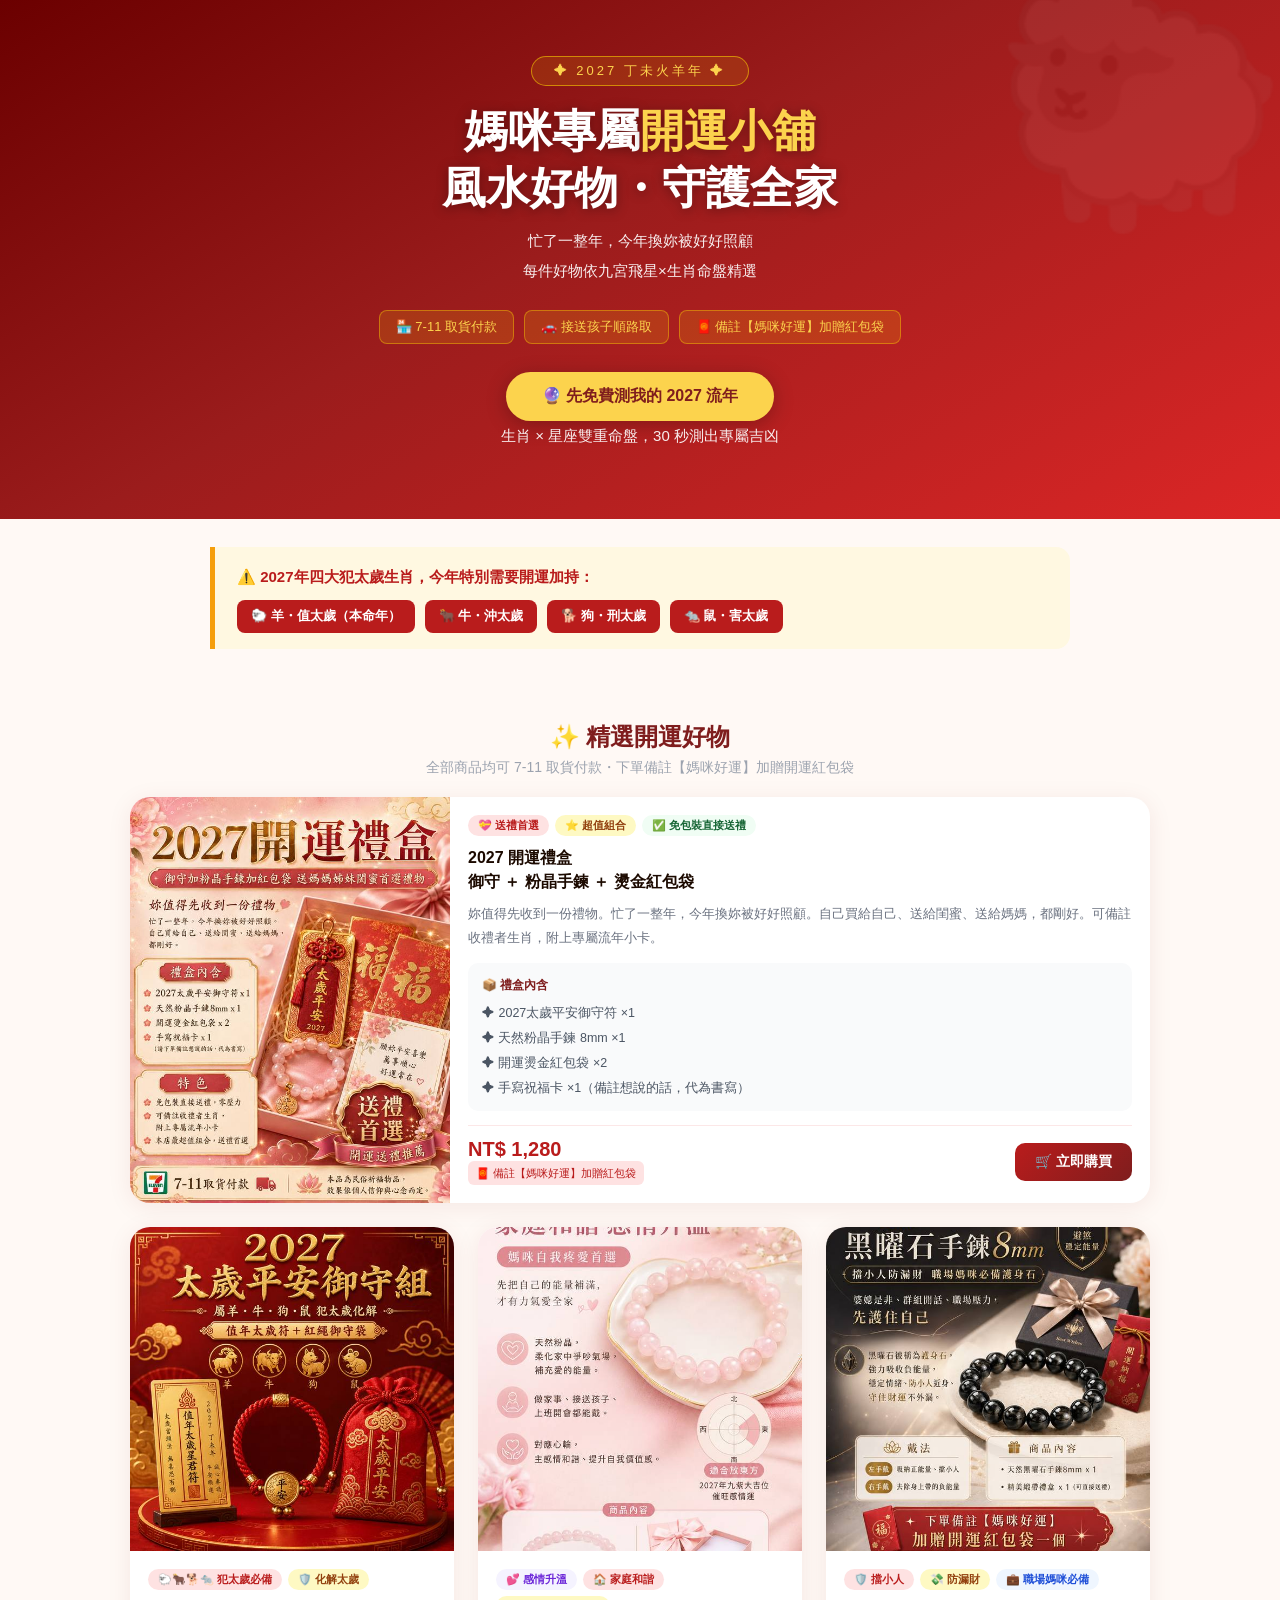
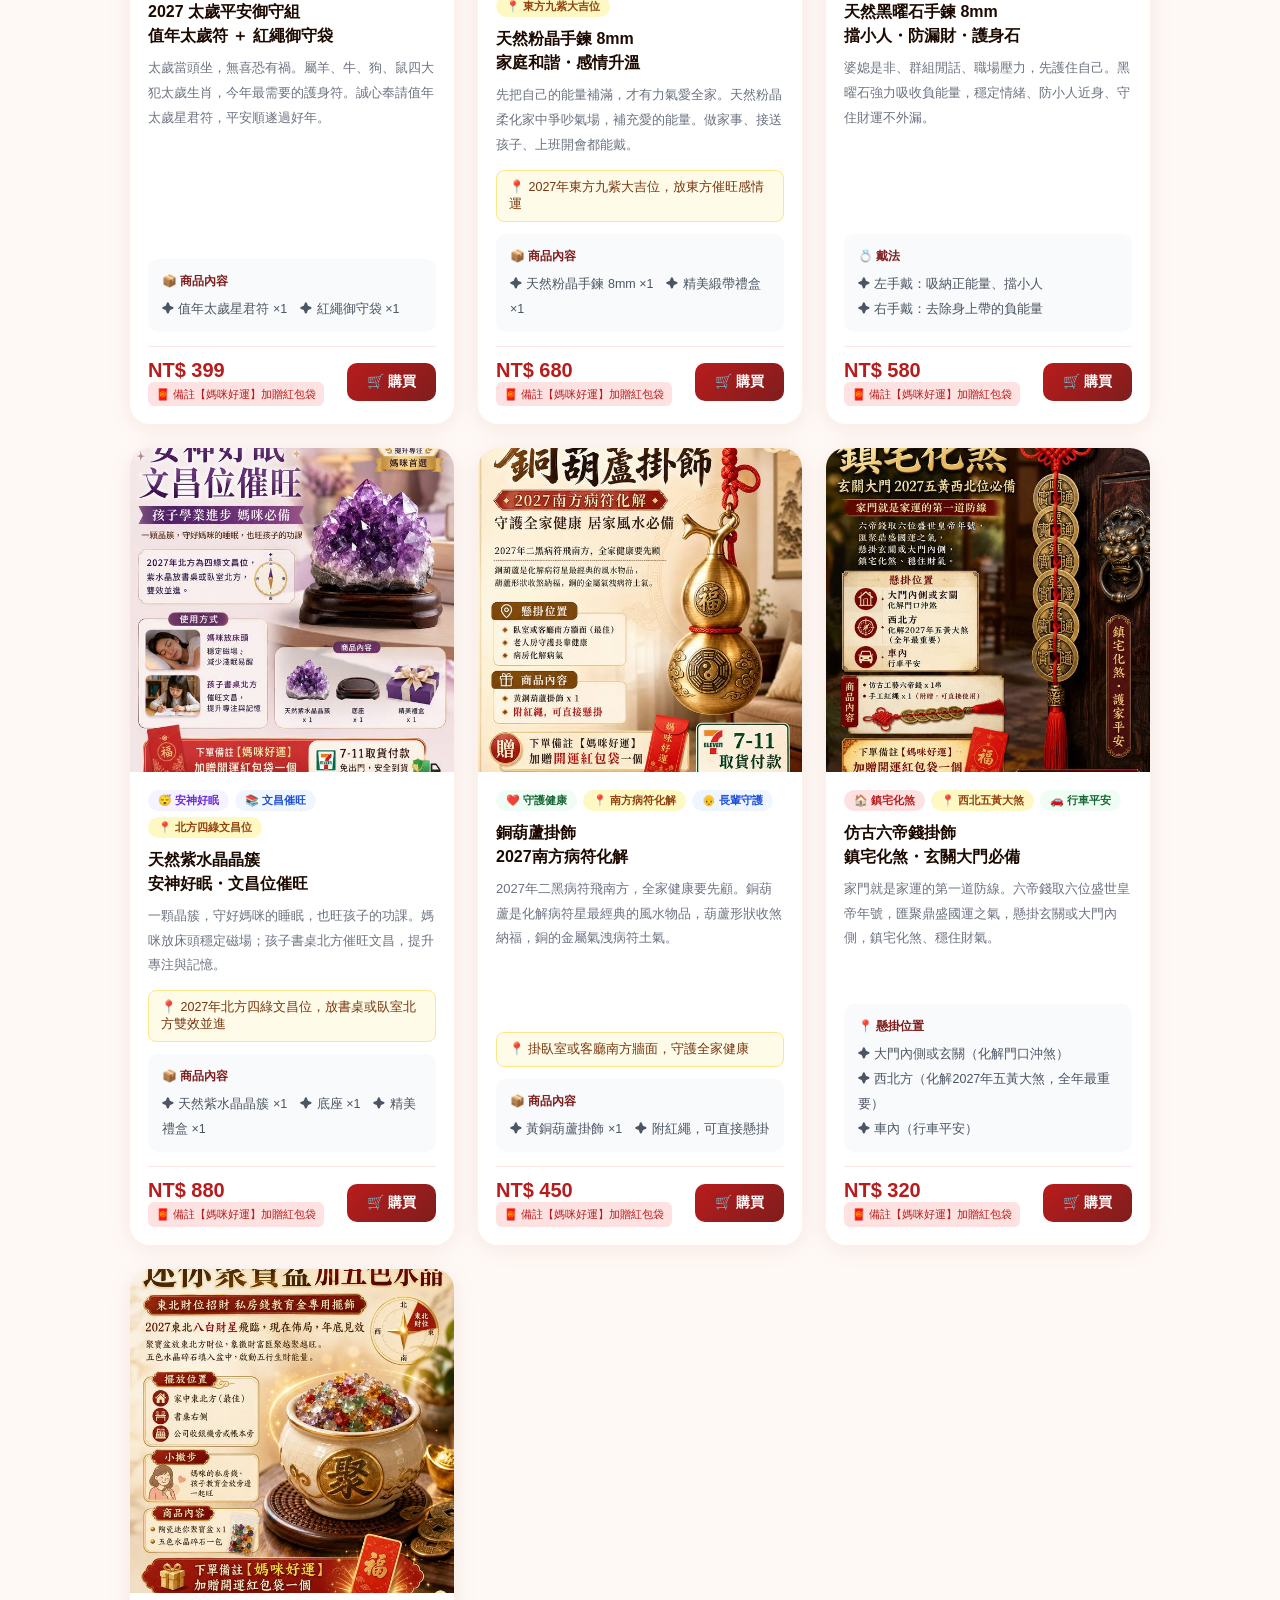
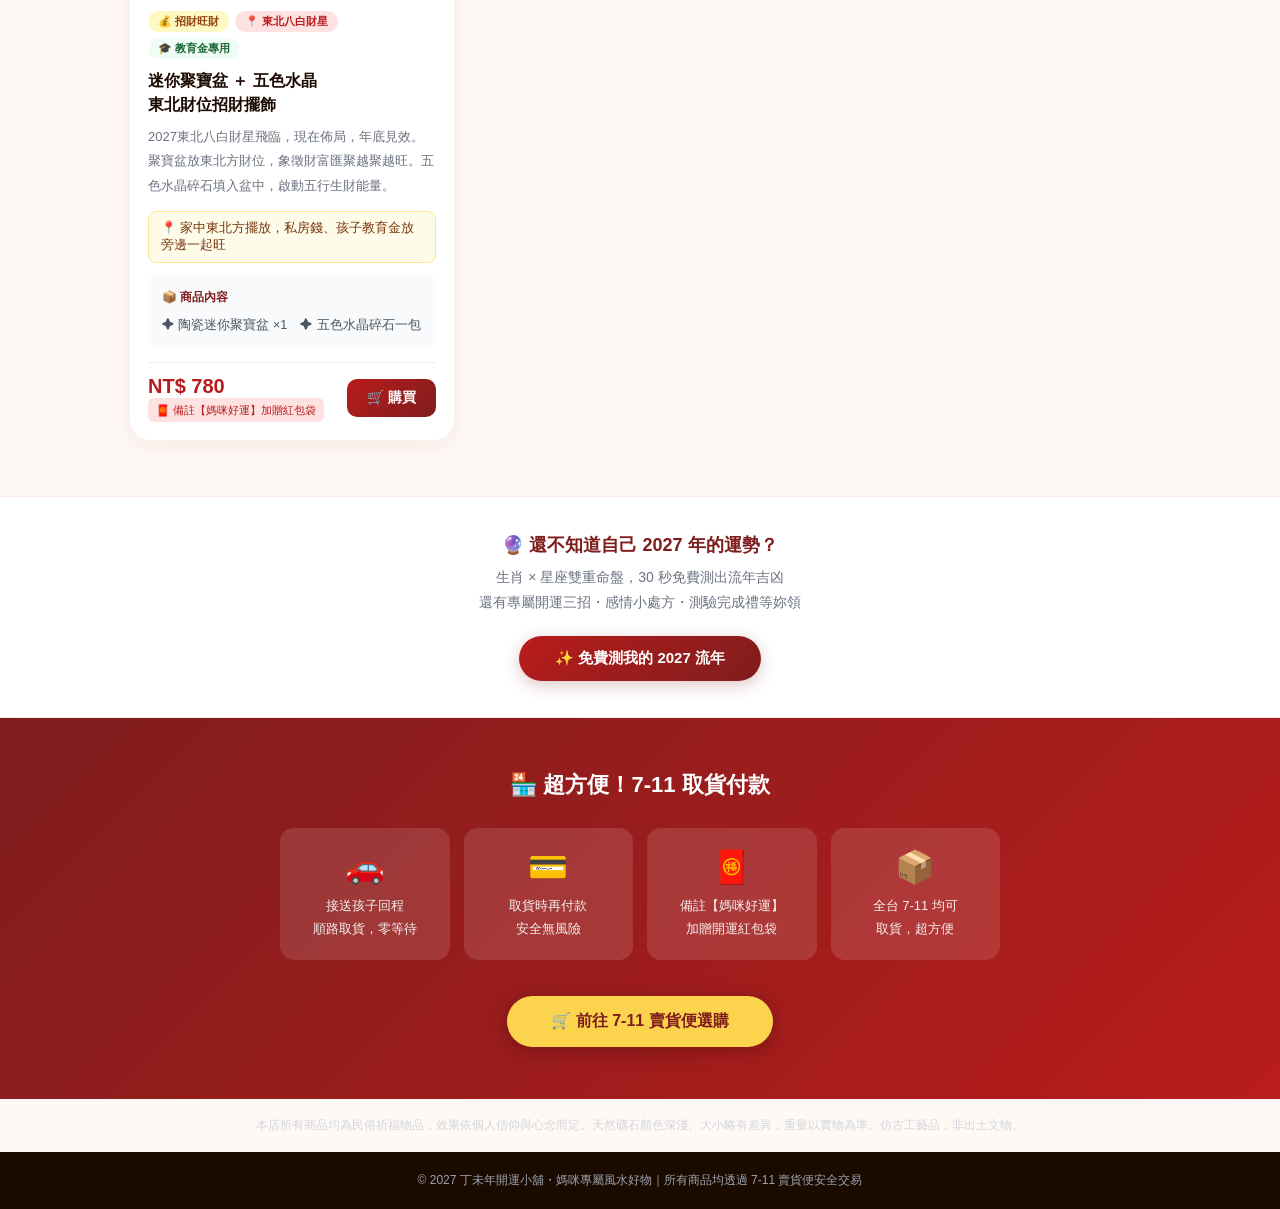
==== shop.html @ 2584bd1c "Add files via upload" ====
<!DOCTYPE html>
<html lang="zh-TW">
<head>
<meta charset="UTF-8"/>
<meta name="viewport" content="width=device-width,initial-scale=1.0"/>
<meta name="description" content="2027丁未火羊年媽咪專屬開運小舖。太歲御守、粉晶黑曜石手鍊、銅葫蘆、聚寶盆，全台7-11取貨付款。"/>
<meta property="og:title" content="2027開運小舖・媽咪專屬風水好物"/>
<meta property="og:description" content="依九宮飛星精選開運好物，7-11取貨付款，接送孩子順路領，守護全家也疼愛自己。"/>
<title>2027丁未年開運小舖・媽咪專屬風水好物</title>
<style>
*{box-sizing:border-box;margin:0;padding:0}
body{font-family:'Noto Sans TC','微軟正黑體',sans-serif;background:#fff9f5;color:#2a1a0e}

/* ── Hero ── */
.hero{background:linear-gradient(150deg,#6b0000 0%,#9b1c1c 45%,#dc2626 100%);color:#fff;text-align:center;padding:56px 20px 44px;position:relative;overflow:hidden}
.hero::before{content:'🐑';position:absolute;font-size:240px;opacity:.06;top:-20px;right:-10px;line-height:1}
.hero-badge{display:inline-block;border:1.5px solid rgba(255,215,0,.55);background:rgba(255,215,0,.12);color:#fcd34d;border-radius:999px;padding:5px 22px;font-size:13px;letter-spacing:3px;margin-bottom:16px}
.hero h1{font-size:clamp(26px,5.5vw,44px);font-weight:900;line-height:1.3;margin-bottom:10px;text-shadow:0 2px 12px rgba(0,0,0,.35)}
.hero h1 span{color:#fcd34d}
.hero p{font-size:15px;opacity:.92;max-width:480px;margin:0 auto 24px;line-height:2}
.hero-pills{display:flex;justify-content:center;gap:10px;flex-wrap:wrap;margin-bottom:28px}
.hero-pill{background:rgba(255,215,0,.15);border:1px solid rgba(255,215,0,.4);border-radius:8px;padding:7px 16px;font-size:13px;color:#fcd34d}
.btn-fortune{display:inline-block;background:#fcd34d;color:#7f1d1d;font-weight:900;font-size:16px;padding:14px 36px;border-radius:999px;text-decoration:none;box-shadow:0 4px 20px rgba(0,0,0,.25);transition:transform .2s}
.btn-fortune:hover{transform:scale(1.04)}
.hero-sub{font-size:12px;opacity:.65;margin-top:10px}

/* ── 犯太歲警示 ── */
.alert{max-width:860px;margin:28px auto;background:#fff8e1;border-left:5px solid #f59e0b;border-radius:0 14px 14px 0;padding:16px 22px;font-size:14px;line-height:1.9}
.alert strong{color:#b91c1c;font-size:15px}
.zodiac-row{display:flex;gap:10px;flex-wrap:wrap;margin-top:8px}
.z-tag{background:#b91c1c;color:#fff;border-radius:8px;padding:4px 14px;font-size:13px;font-weight:700}

/* ── Section ── */
.sec-title{text-align:center;padding:44px 20px 20px}
.sec-title h2{font-size:24px;font-weight:900;color:#7f1d1d;margin-bottom:6px}
.sec-title p{font-size:14px;color:#9ca3af}

/* ── 商品 Grid ── */
.products{display:grid;grid-template-columns:repeat(auto-fill,minmax(300px,1fr));gap:24px;max-width:1060px;margin:0 auto;padding:0 20px 56px}

/* ── 商品卡片 ── */
.card{background:#fff;border-radius:20px;overflow:hidden;box-shadow:0 4px 24px rgba(127,29,29,.08);display:flex;flex-direction:column;transition:transform .25s,box-shadow .25s}
.card:hover{transform:translateY(-6px);box-shadow:0 14px 40px rgba(127,29,29,.16)}
.card img{width:100%;aspect-ratio:1/1;object-fit:cover;display:block}
.card-body{padding:18px;flex:1;display:flex;flex-direction:column}
.card-tags{display:flex;flex-wrap:wrap;gap:6px;margin-bottom:10px}
.tag{font-size:11px;padding:3px 10px;border-radius:999px;font-weight:700}
.tag-red{background:#fee2e2;color:#b91c1c}
.tag-gold{background:#fef9c3;color:#92400e}
.tag-blue{background:#eff6ff;color:#1d4ed8}
.tag-green{background:#f0fdf4;color:#166534}
.tag-purple{background:#f5f3ff;color:#6d28d9}
.card h3{font-size:16px;font-weight:900;line-height:1.5;margin-bottom:8px;color:#1c0a00}
.card .desc{font-size:13px;color:#6b7280;line-height:1.9;flex:1;margin-bottom:12px}
.placement{display:flex;align-items:center;gap:8px;background:#fefce8;border:1px solid #fde68a;border-radius:8px;padding:8px 12px;margin-bottom:12px;font-size:12.5px;color:#78350f}
.contents{background:#f9fafb;border-radius:10px;padding:10px 14px;margin-bottom:14px;font-size:12.5px;color:#4b5563;line-height:2}
.contents strong{color:#7f1d1d;font-size:12px;display:block;margin-bottom:4px}
.card-footer{display:flex;align-items:center;justify-content:space-between;gap:8px;padding-top:12px;border-top:1px solid #fce7e7;margin-top:auto}
.price{font-size:20px;font-weight:900;color:#b91c1c}
.bonus{font-size:11px;color:#b91c1c;background:#fee2e2;padding:4px 8px;border-radius:6px;line-height:1.5;text-align:center}
.btn-buy{background:linear-gradient(135deg,#b91c1c,#7f1d1d);color:#fff;border:none;border-radius:10px;padding:10px 20px;font-size:14px;font-weight:800;cursor:pointer;text-decoration:none;display:inline-block;transition:opacity .2s;white-space:nowrap}
.btn-buy:hover{opacity:.85}

/* ── 主打禮盒（全寬） ── */
.card.featured{grid-column:1/-1;flex-direction:row}
.card.featured img{width:320px;min-width:320px;height:auto;aspect-ratio:unset;object-fit:cover}
@media(max-width:680px){
  .card.featured{flex-direction:column}
  .card.featured img{width:100%;min-width:unset;aspect-ratio:1/1}
}

/* ── 購物說明 ── */
.shop-info{background:linear-gradient(135deg,#7f1d1d,#b91c1c);color:#fff;padding:52px 20px;text-align:center}
.shop-info h2{font-size:22px;font-weight:900;margin-bottom:28px}
.info-grid{display:grid;grid-template-columns:repeat(auto-fit,minmax(160px,1fr));gap:14px;max-width:720px;margin:0 auto 36px}
.info-item{background:rgba(255,255,255,.12);border-radius:14px;padding:20px 14px}
.info-item .icon{font-size:32px;margin-bottom:8px}
.info-item p{font-size:13px;opacity:.92;line-height:1.8}
.btn-shop{display:inline-block;background:#fcd34d;color:#7f1d1d;font-weight:900;font-size:16px;padding:15px 44px;border-radius:999px;text-decoration:none;box-shadow:0 4px 20px rgba(0,0,0,.25);transition:transform .2s}
.btn-shop:hover{transform:scale(1.04)}

/* ── 運勢網站連結 ── */
.fortune-banner{background:#fff;border-top:1px solid #fce7e7;border-bottom:1px solid #fce7e7;padding:36px 20px;text-align:center}
.fortune-banner h3{font-size:18px;font-weight:900;color:#7f1d1d;margin-bottom:8px}
.fortune-banner p{font-size:14px;color:#6b7280;margin-bottom:20px;line-height:1.8}
.btn-fortune2{display:inline-block;background:linear-gradient(135deg,#b91c1c,#7f1d1d);color:#fff;font-weight:900;font-size:15px;padding:13px 36px;border-radius:999px;text-decoration:none;box-shadow:0 4px 16px rgba(127,29,29,.25);transition:transform .2s}
.btn-fortune2:hover{transform:scale(1.03)}

/* ── 免責 ── */
.disclaimer{text-align:center;padding:16px 20px;font-size:11.5px;color:#d1d5db;background:#fff9f5;line-height:1.8}
footer{text-align:center;padding:20px;font-size:12px;color:#6b7280;background:#1a0a00;color:#9ca3af}
</style>
</head>
<body>

<!-- Hero -->
<div class="hero">
  <div class="hero-badge">✦ 2027 丁未火羊年 ✦</div>
  <h1>媽咪專屬<span>開運小舖</span><br>風水好物・守護全家</h1>
  <p>忙了一整年，今年換妳被好好照顧<br>每件好物依九宮飛星×生肖命盤精選</p>
  <div class="hero-pills">
    <div class="hero-pill">🏪 7-11 取貨付款</div>
    <div class="hero-pill">🚗 接送孩子順路取</div>
    <div class="hero-pill">🧧 備註【媽咪好運】加贈紅包袋</div>
  </div>
  <a href="https://fortune.movetimespa.com" class="btn-fortune">🔮 先免費測我的 2027 流年</a>
  <p class="hero-sub">生肖 × 星座雙重命盤，30 秒測出專屬吉凶</p>
</div>

<!-- 犯太歲警示 -->
<div class="alert" style="padding:16px 22px">
  <strong>⚠️ 2027年四大犯太歲生肖，今年特別需要開運加持：</strong>
  <div class="zodiac-row">
    <span class="z-tag">🐑 羊・值太歲（本命年）</span>
    <span class="z-tag">🐂 牛・沖太歲</span>
    <span class="z-tag">🐕 狗・刑太歲</span>
    <span class="z-tag">🐀 鼠・害太歲</span>
  </div>
</div>

<!-- 商品列表 -->
<div class="sec-title">
  <h2>✨ 精選開運好物</h2>
  <p>全部商品均可 7-11 取貨付款・下單備註【媽咪好運】加贈開運紅包袋</p>
</div>

<div class="products">

  <!-- 主打禮盒（全寬） -->
  <div class="card featured">
    <img src="[data-uri]" alt="2027開運禮盒" loading="lazy"/>
    <div class="card-body">
      <div class="card-tags">
        <span class="tag tag-red">💝 送禮首選</span>
        <span class="tag tag-gold">⭐ 超值組合</span>
        <span class="tag tag-green">✅ 免包裝直接送禮</span>
      </div>
      <h3>2027 開運禮盒<br>御守 ＋ 粉晶手鍊 ＋ 燙金紅包袋</h3>
      <p class="desc">妳值得先收到一份禮物。忙了一整年，今年換妳被好好照顧。自己買給自己、送給閨蜜、送給媽媽，都剛好。可備註收禮者生肖，附上專屬流年小卡。</p>
      <div class="contents">
        <strong>📦 禮盒內含</strong>
        ✦ 2027太歲平安御守符 ×1<br>
        ✦ 天然粉晶手鍊 8mm ×1<br>
        ✦ 開運燙金紅包袋 ×2<br>
        ✦ 手寫祝福卡 ×1（備註想說的話，代為書寫）
      </div>
      <div class="card-footer">
        <div>
          <div class="price">NT$ 1,280</div>
          <div class="bonus">🧧 備註【媽咪好運】加贈紅包袋</div>
        </div>
        <a href="https://myship.7-11.com.tw/general/detail/GM2607203144044" target="_blank" class="btn-buy">🛒 立即購買</a>
      </div>
    </div>
  </div>

  <!-- 太歲御守組 -->
  <div class="card">
    <img src="[data-uri]" alt="太歲平安御守組" loading="lazy"/>
    <div class="card-body">
      <div class="card-tags">
        <span class="tag tag-red">🐑🐂🐕🐀 犯太歲必備</span>
        <span class="tag tag-gold">🛡️ 化解太歲</span>
      </div>
      <h3>2027 太歲平安御守組<br>值年太歲符 ＋ 紅繩御守袋</h3>
      <p class="desc">太歲當頭坐，無喜恐有禍。屬羊、牛、狗、鼠四大犯太歲生肖，今年最需要的護身符。誠心奉請值年太歲星君符，平安順遂過好年。</p>
      <div class="contents">
        <strong>📦 商品內容</strong>
        ✦ 值年太歲星君符 ×1　✦ 紅繩御守袋 ×1
      </div>
      <div class="card-footer">
        <div>
          <div class="price">NT$ 399</div>
          <div class="bonus">🧧 備註【媽咪好運】加贈紅包袋</div>
        </div>
        <a href="https://myship.7-11.com.tw/general/detail/GM2607203144044" target="_blank" class="btn-buy">🛒 購買</a>
      </div>
    </div>
  </div>

  <!-- 粉晶手鍊 -->
  <div class="card">
    <img src="[data-uri]" alt="天然粉晶手鍊" loading="lazy"/>
    <div class="card-body">
      <div class="card-tags">
        <span class="tag tag-purple">💕 感情升溫</span>
        <span class="tag tag-red">🏠 家庭和諧</span>
        <span class="tag tag-gold">📍 東方九紫大吉位</span>
      </div>
      <h3>天然粉晶手鍊 8mm<br>家庭和諧・感情升溫</h3>
      <p class="desc">先把自己的能量補滿，才有力氣愛全家。天然粉晶柔化家中爭吵氣場，補充愛的能量。做家事、接送孩子、上班開會都能戴。</p>
      <div class="placement">📍 2027年東方九紫大吉位，放東方催旺感情運</div>
      <div class="contents">
        <strong>📦 商品內容</strong>
        ✦ 天然粉晶手鍊 8mm ×1　✦ 精美緞帶禮盒 ×1
      </div>
      <div class="card-footer">
        <div>
          <div class="price">NT$ 680</div>
          <div class="bonus">🧧 備註【媽咪好運】加贈紅包袋</div>
        </div>
        <a href="https://myship.7-11.com.tw/general/detail/GM2607203144044" target="_blank" class="btn-buy">🛒 購買</a>
      </div>
    </div>
  </div>

  <!-- 黑曜石手鍊 -->
  <div class="card">
    <img src="[data-uri]" alt="天然黑曜石手鍊" loading="lazy"/>
    <div class="card-body">
      <div class="card-tags">
        <span class="tag tag-red">🛡️ 擋小人</span>
        <span class="tag tag-gold">💸 防漏財</span>
        <span class="tag tag-blue">💼 職場媽咪必備</span>
      </div>
      <h3>天然黑曜石手鍊 8mm<br>擋小人・防漏財・護身石</h3>
      <p class="desc">婆媳是非、群組閒話、職場壓力，先護住自己。黑曜石強力吸收負能量，穩定情緒、防小人近身、守住財運不外漏。</p>
      <div class="contents">
        <strong>💍 戴法</strong>
        ✦ 左手戴：吸納正能量、擋小人<br>
        ✦ 右手戴：去除身上帶的負能量
      </div>
      <div class="card-footer">
        <div>
          <div class="price">NT$ 580</div>
          <div class="bonus">🧧 備註【媽咪好運】加贈紅包袋</div>
        </div>
        <a href="https://myship.7-11.com.tw/general/detail/GM2607203144044" target="_blank" class="btn-buy">🛒 購買</a>
      </div>
    </div>
  </div>

  <!-- 紫水晶晶簇 -->
  <div class="card">
    <img src="[data-uri]" alt="天然紫水晶晶簇" loading="lazy"/>
    <div class="card-body">
      <div class="card-tags">
        <span class="tag tag-purple">😴 安神好眠</span>
        <span class="tag tag-blue">📚 文昌催旺</span>
        <span class="tag tag-gold">📍 北方四綠文昌位</span>
      </div>
      <h3>天然紫水晶晶簇<br>安神好眠・文昌位催旺</h3>
      <p class="desc">一顆晶簇，守好媽咪的睡眠，也旺孩子的功課。媽咪放床頭穩定磁場；孩子書桌北方催旺文昌，提升專注與記憶。</p>
      <div class="placement">📍 2027年北方四綠文昌位，放書桌或臥室北方雙效並進</div>
      <div class="contents">
        <strong>📦 商品內容</strong>
        ✦ 天然紫水晶晶簇 ×1　✦ 底座 ×1　✦ 精美禮盒 ×1
      </div>
      <div class="card-footer">
        <div>
          <div class="price">NT$ 880</div>
          <div class="bonus">🧧 備註【媽咪好運】加贈紅包袋</div>
        </div>
        <a href="https://myship.7-11.com.tw/general/detail/GM2607203144044" target="_blank" class="btn-buy">🛒 購買</a>
      </div>
    </div>
  </div>

  <!-- 銅葫蘆 -->
  <div class="card">
    <img src="[data-uri]" alt="銅葫蘆掛飾" loading="lazy"/>
    <div class="card-body">
      <div class="card-tags">
        <span class="tag tag-green">❤️ 守護健康</span>
        <span class="tag tag-gold">📍 南方病符化解</span>
        <span class="tag tag-blue">👴 長輩守護</span>
      </div>
      <h3>銅葫蘆掛飾<br>2027南方病符化解</h3>
      <p class="desc">2027年二黑病符飛南方，全家健康要先顧。銅葫蘆是化解病符星最經典的風水物品，葫蘆形狀收煞納福，銅的金屬氣洩病符土氣。</p>
      <div class="placement">📍 掛臥室或客廳南方牆面，守護全家健康</div>
      <div class="contents">
        <strong>📦 商品內容</strong>
        ✦ 黃銅葫蘆掛飾 ×1　✦ 附紅繩，可直接懸掛
      </div>
      <div class="card-footer">
        <div>
          <div class="price">NT$ 450</div>
          <div class="bonus">🧧 備註【媽咪好運】加贈紅包袋</div>
        </div>
        <a href="https://myship.7-11.com.tw/general/detail/GM2607203144044" target="_blank" class="btn-buy">🛒 購買</a>
      </div>
    </div>
  </div>

  <!-- 六帝錢 -->
  <div class="card">
    <img src="[data-uri]" alt="仿古六帝錢掛飾" loading="lazy"/>
    <div class="card-body">
      <div class="card-tags">
        <span class="tag tag-red">🏠 鎮宅化煞</span>
        <span class="tag tag-gold">📍 西北五黃大煞</span>
        <span class="tag tag-green">🚗 行車平安</span>
      </div>
      <h3>仿古六帝錢掛飾<br>鎮宅化煞・玄關大門必備</h3>
      <p class="desc">家門就是家運的第一道防線。六帝錢取六位盛世皇帝年號，匯聚鼎盛國運之氣，懸掛玄關或大門內側，鎮宅化煞、穩住財氣。</p>
      <div class="contents">
        <strong>📍 懸掛位置</strong>
        ✦ 大門內側或玄關（化解門口沖煞）<br>
        ✦ 西北方（化解2027年五黃大煞，全年最重要）<br>
        ✦ 車內（行車平安）
      </div>
      <div class="card-footer">
        <div>
          <div class="price">NT$ 320</div>
          <div class="bonus">🧧 備註【媽咪好運】加贈紅包袋</div>
        </div>
        <a href="https://myship.7-11.com.tw/general/detail/GM2607203144044" target="_blank" class="btn-buy">🛒 購買</a>
      </div>
    </div>
  </div>

  <!-- 聚寶盆 -->
  <div class="card">
    <img src="[data-uri]" alt="迷你聚寶盆加五色水晶" loading="lazy"/>
    <div class="card-body">
      <div class="card-tags">
        <span class="tag tag-gold">💰 招財旺財</span>
        <span class="tag tag-red">📍 東北八白財星</span>
        <span class="tag tag-green">🎓 教育金專用</span>
      </div>
      <h3>迷你聚寶盆 ＋ 五色水晶<br>東北財位招財擺飾</h3>
      <p class="desc">2027東北八白財星飛臨，現在佈局，年底見效。聚寶盆放東北方財位，象徵財富匯聚越聚越旺。五色水晶碎石填入盆中，啟動五行生財能量。</p>
      <div class="placement">📍 家中東北方擺放，私房錢、孩子教育金放旁邊一起旺</div>
      <div class="contents">
        <strong>📦 商品內容</strong>
        ✦ 陶瓷迷你聚寶盆 ×1　✦ 五色水晶碎石一包
      </div>
      <div class="card-footer">
        <div>
          <div class="price">NT$ 780</div>
          <div class="bonus">🧧 備註【媽咪好運】加贈紅包袋</div>
        </div>
        <a href="https://myship.7-11.com.tw/general/detail/GM2607203144044" target="_blank" class="btn-buy">🛒 購買</a>
      </div>
    </div>
  </div>

</div>

<!-- 運勢網站橫幅 -->
<div class="fortune-banner">
  <h3>🔮 還不知道自己 2027 年的運勢？</h3>
  <p>生肖 × 星座雙重命盤，30 秒免費測出流年吉凶<br>還有專屬開運三招・感情小處方・測驗完成禮等妳領</p>
  <a href="https://fortune.movetimespa.com" target="_blank" class="btn-fortune2">✨ 免費測我的 2027 流年</a>
</div>

<!-- 購物說明 -->
<div class="shop-info">
  <h2>🏪 超方便！7-11 取貨付款</h2>
  <div class="info-grid">
    <div class="info-item"><div class="icon">🚗</div><p>接送孩子回程<br>順路取貨，零等待</p></div>
    <div class="info-item"><div class="icon">💳</div><p>取貨時再付款<br>安全無風險</p></div>
    <div class="info-item"><div class="icon">🧧</div><p>備註【媽咪好運】<br>加贈開運紅包袋</p></div>
    <div class="info-item"><div class="icon">📦</div><p>全台 7-11 均可<br>取貨，超方便</p></div>
  </div>
  <a href="https://myship.7-11.com.tw/general/detail/GM2607203144044" target="_blank" class="btn-shop">🛒 前往 7-11 賣貨便選購</a>
</div>

<div class="disclaimer">
  本店所有商品均為民俗祈福物品，效果依個人信仰與心念而定。天然礦石顏色深淺、大小略有差異，重量以實物為準。仿古工藝品，非出土文物。
</div>
<footer>© 2027 丁未年開運小舖・媽咪專屬風水好物｜所有商品均透過 7-11 賣貨便安全交易</footer>
</body>
</html>
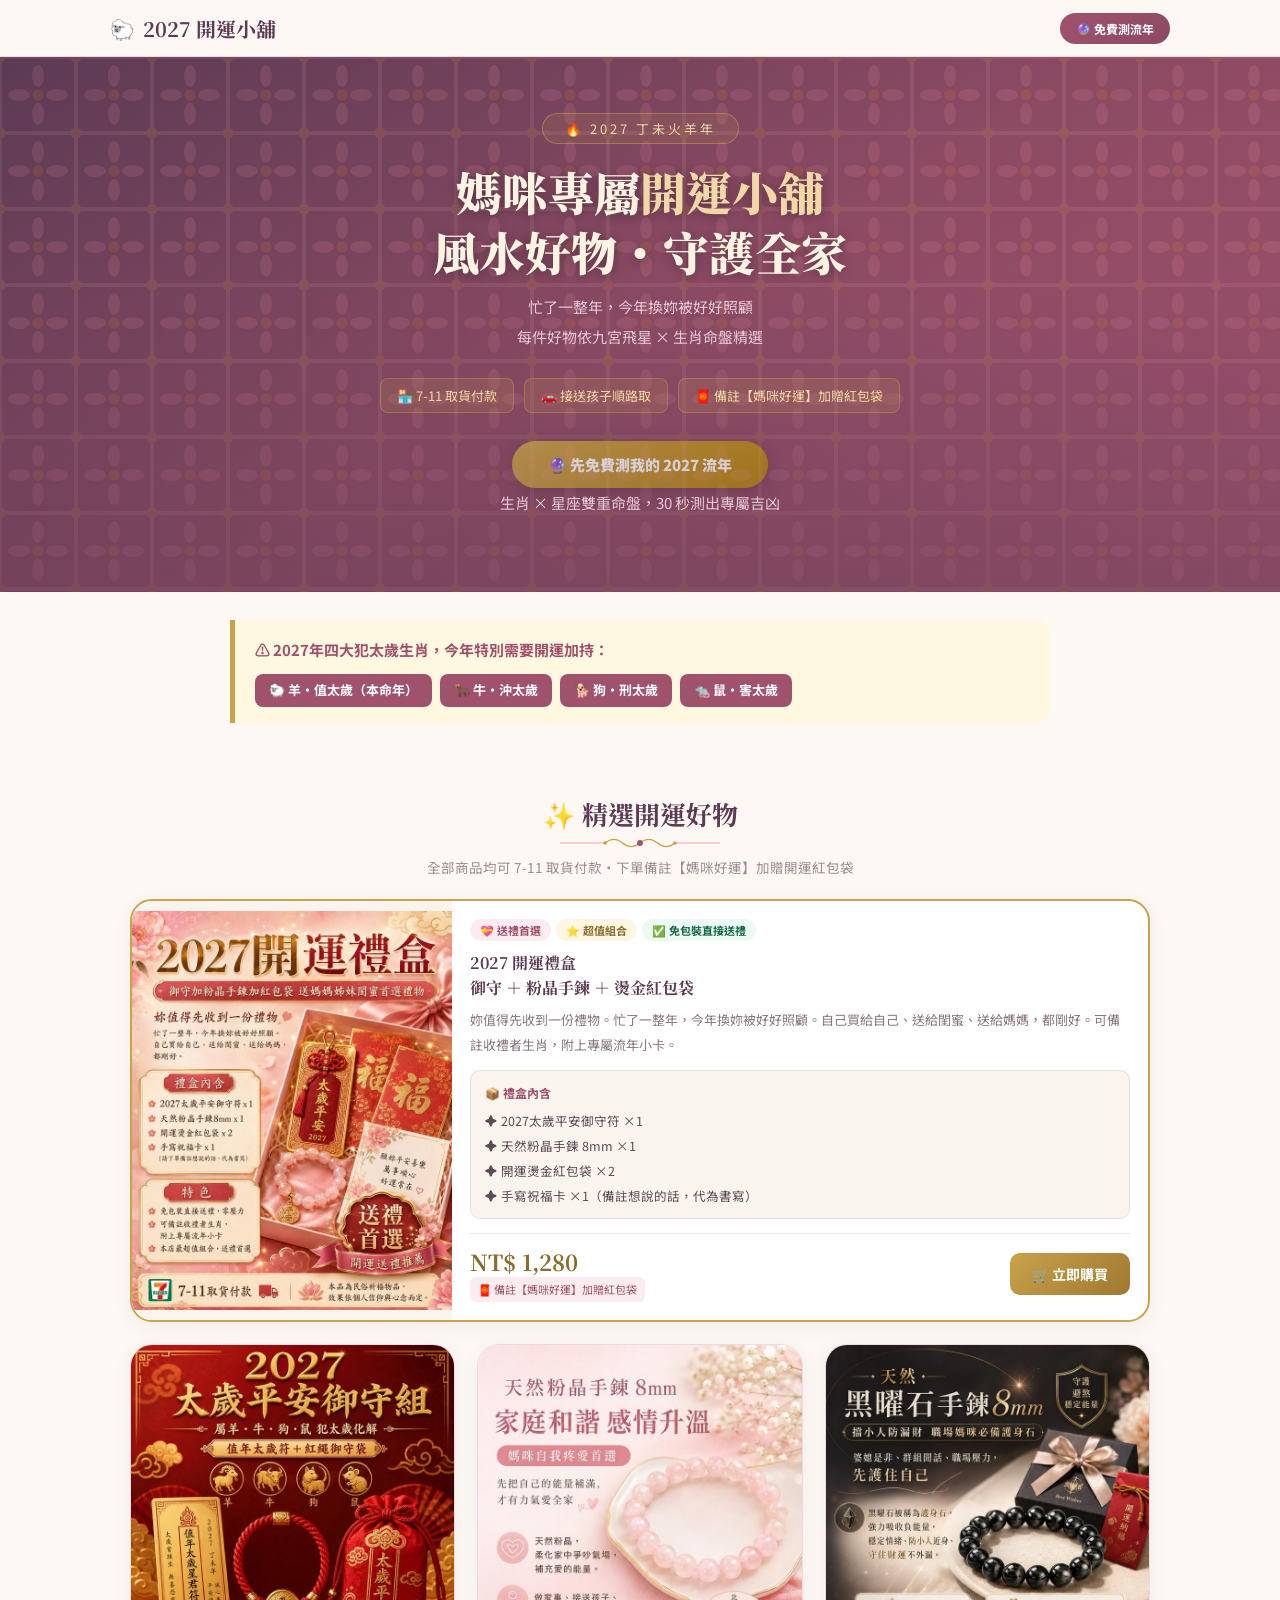
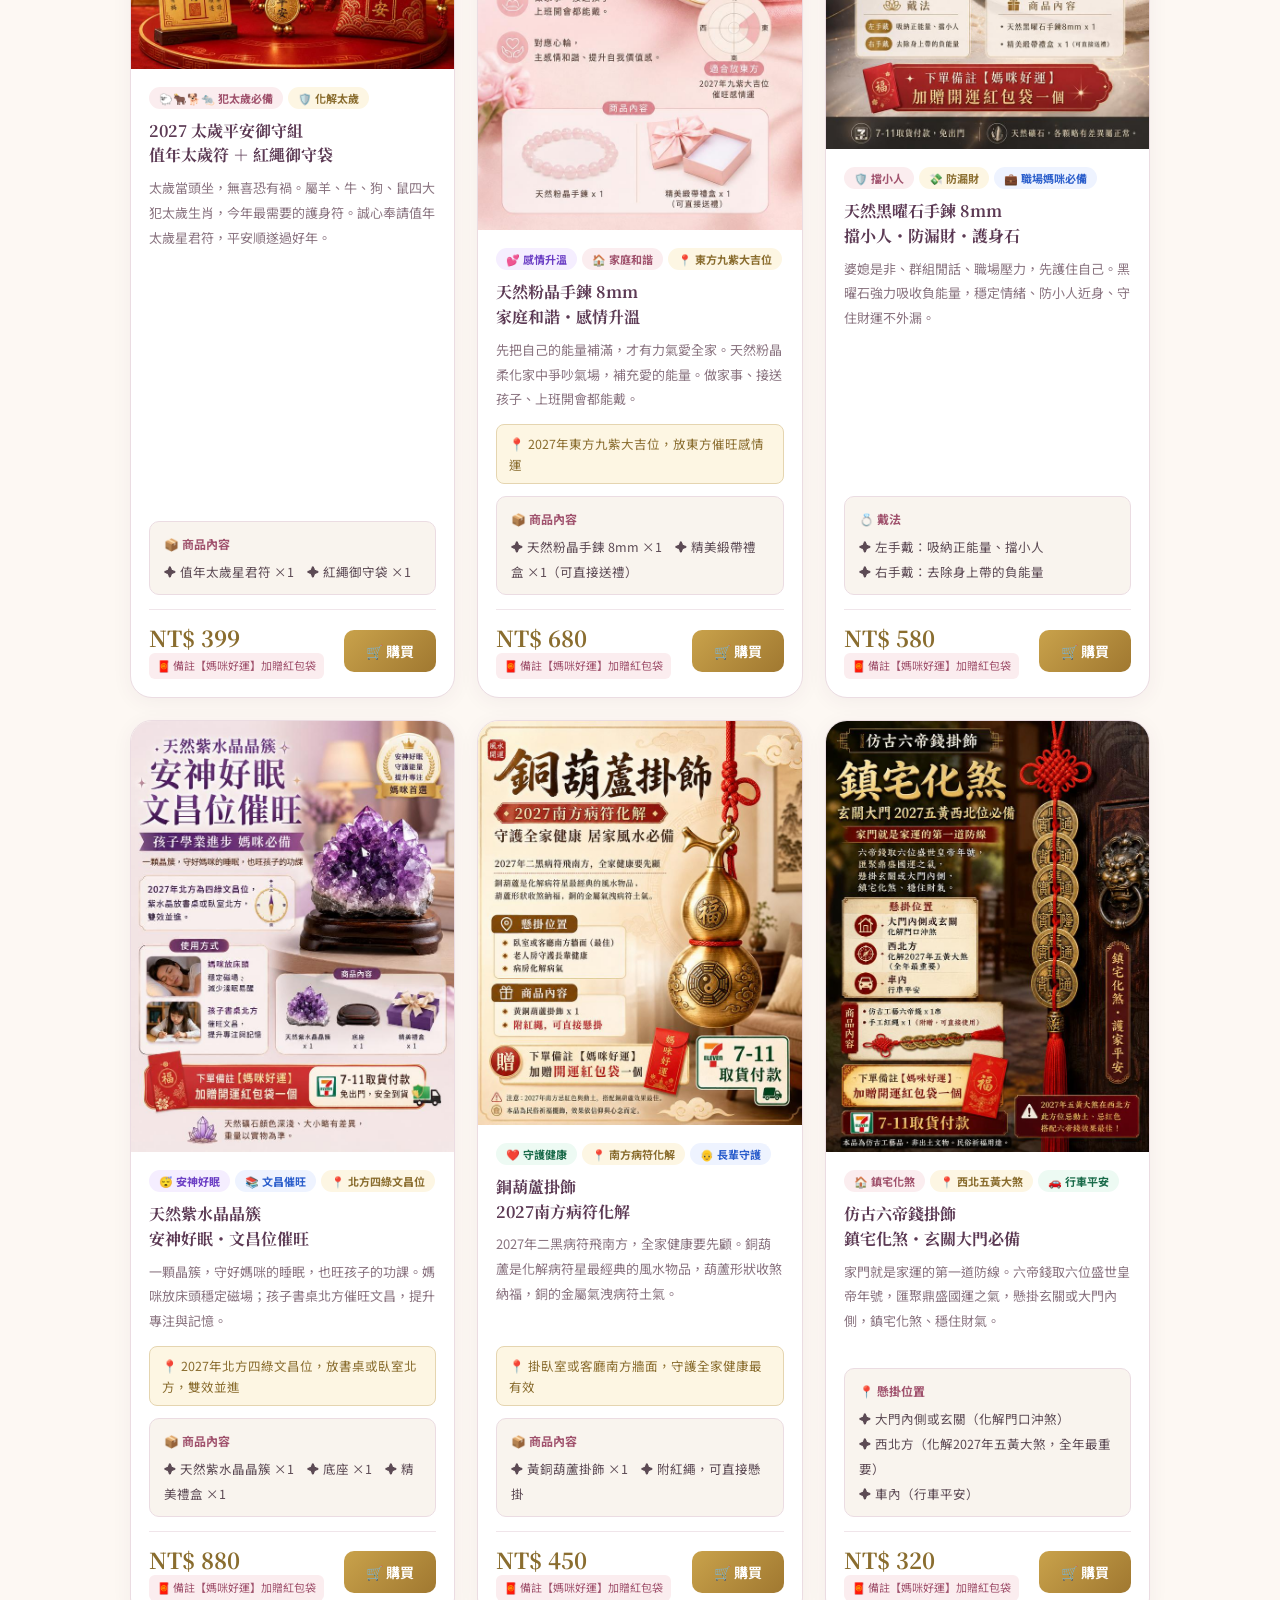
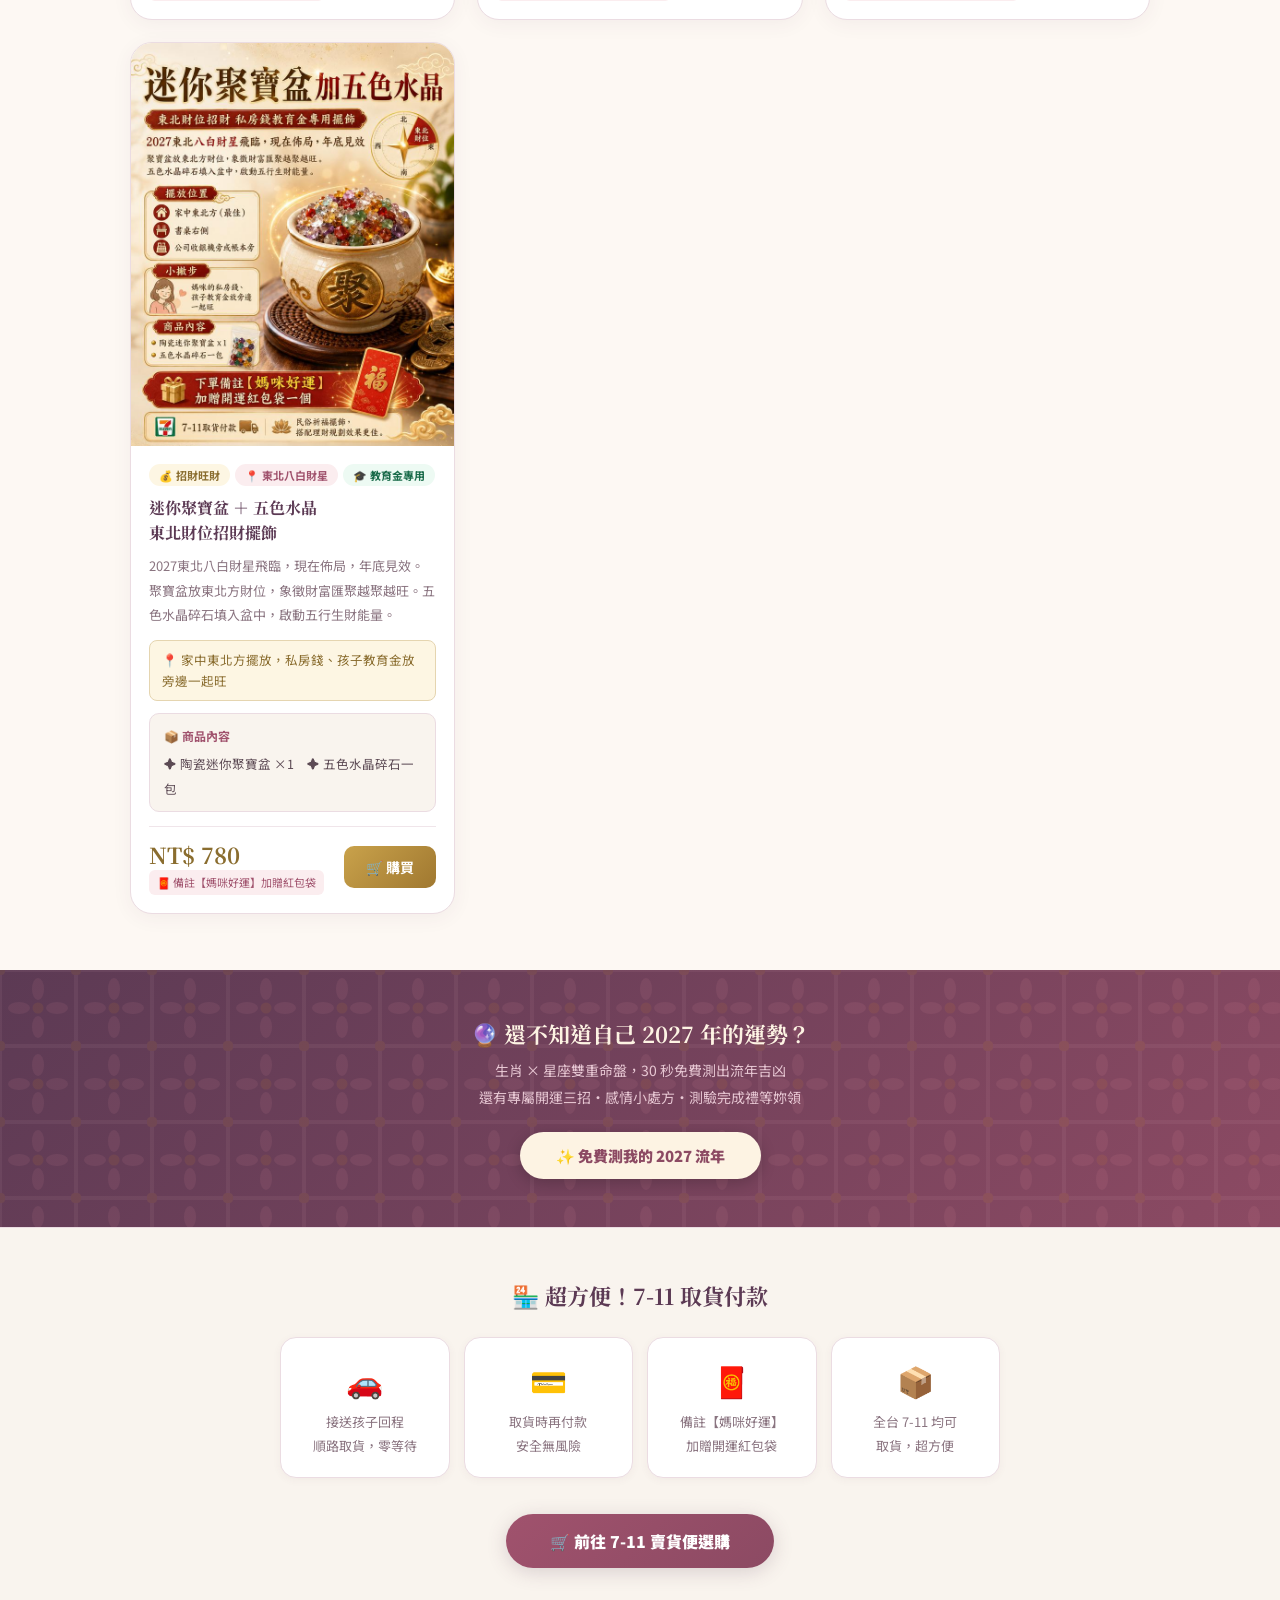
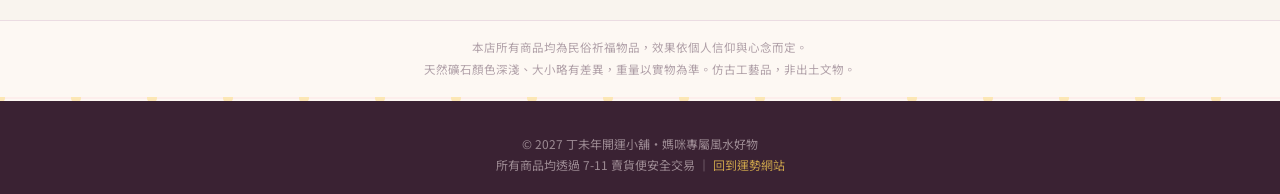
==== commit 70d059aa: "Add files via upload" ====
--- a/shop.html
+++ b/shop.html
@@ -7,131 +7,181 @@
 <meta property="og:title" content="2027開運小舖・媽咪專屬風水好物"/>
 <meta property="og:description" content="依九宮飛星精選開運好物，7-11取貨付款，接送孩子順路領，守護全家也疼愛自己。"/>
 <title>2027丁未年開運小舖・媽咪專屬風水好物</title>
+<link rel="icon" type="image/svg+xml" href="data:image/svg+xml,<svg xmlns='http://www.w3.org/2000/svg' viewBox='0 0 100 100'><text y='.9em' font-size='90'>🐑</text></svg>"/>
 <style>
+@import url('https://fonts.googleapis.com/css2?family=Noto+Serif+TC:wght@600;700;900&family=Noto+Sans+TC:wght@400;500;700&display=swap');
 *{box-sizing:border-box;margin:0;padding:0}
-body{font-family:'Noto Sans TC','微軟正黑體',sans-serif;background:#fff9f5;color:#2a1a0e}
+body{font-family:'Noto Sans TC','微軟正黑體',sans-serif;background:#fdf8f3;color:#5c4a54;-webkit-tap-highlight-color:transparent}
+.serif{font-family:'Noto Serif TC',serif}
+
+/* ── 花磚底紋 ── */
+.tile{background-image:url("data:image/svg+xml,%3Csvg xmlns='http://www.w3.org/2000/svg' width='76' height='76' viewBox='0 0 76 76'%3E%3Crect x='1' y='1' width='74' height='74' fill='none' stroke='%23fecdd3' stroke-width='1.5'/%3E%3Cg fill='%23fda4af'%3E%3Cellipse cx='38' cy='19' rx='6' ry='11'/%3E%3Cellipse cx='38' cy='57' rx='6' ry='11'/%3E%3Cellipse cx='19' cy='38' rx='11' ry='6'/%3E%3Cellipse cx='57' cy='38' rx='11' ry='6'/%3E%3C/g%3E%3Ccircle cx='38' cy='38' r='5.5' fill='%23f59e0b'/%3E%3Cg fill='%23fbbf24'%3E%3Ccircle cx='1' cy='1' r='4'/%3E%3Ccircle cx='75' cy='1' r='4'/%3E%3Ccircle cx='1' cy='75' r='4'/%3E%3Ccircle cx='75' cy='75' r='4'/%3E%3C/g%3E%3C/svg%3E");background-size:76px 76px}
+
+/* ── Nav ── */
+nav{position:sticky;top:0;z-index:40;background:rgba(253,248,243,.92);backdrop-filter:blur(12px);border-bottom:1px solid #ebdce2;padding:0 20px}
+.nav-inner{max-width:1060px;margin:0 auto;display:flex;align-items:center;justify-content:space-between;height:56px}
+.nav-logo{font-family:'Noto Serif TC',serif;font-size:15px;font-weight:700;color:#5c3a54;text-decoration:none;display:flex;align-items:center;gap:8px}
+.nav-logo span{font-size:20px}
+.nav-fortune{background:linear-gradient(135deg,#a0526d,#8c4a63);color:#fff;font-size:12px;font-weight:700;padding:7px 16px;border-radius:999px;text-decoration:none;white-space:nowrap;transition:opacity .2s}
+.nav-fortune:hover{opacity:.85}
 
 /* ── Hero ── */
-.hero{background:linear-gradient(150deg,#6b0000 0%,#9b1c1c 45%,#dc2626 100%);color:#fff;text-align:center;padding:56px 20px 44px;position:relative;overflow:hidden}
-.hero::before{content:'🐑';position:absolute;font-size:240px;opacity:.06;top:-20px;right:-10px;line-height:1}
-.hero-badge{display:inline-block;border:1.5px solid rgba(255,215,0,.55);background:rgba(255,215,0,.12);color:#fcd34d;border-radius:999px;padding:5px 22px;font-size:13px;letter-spacing:3px;margin-bottom:16px}
-.hero h1{font-size:clamp(26px,5.5vw,44px);font-weight:900;line-height:1.3;margin-bottom:10px;text-shadow:0 2px 12px rgba(0,0,0,.35)}
-.hero h1 span{color:#fcd34d}
-.hero p{font-size:15px;opacity:.92;max-width:480px;margin:0 auto 24px;line-height:2}
-.hero-pills{display:flex;justify-content:center;gap:10px;flex-wrap:wrap;margin-bottom:28px}
-.hero-pill{background:rgba(255,215,0,.15);border:1px solid rgba(255,215,0,.4);border-radius:8px;padding:7px 16px;font-size:13px;color:#fcd34d}
-.btn-fortune{display:inline-block;background:#fcd34d;color:#7f1d1d;font-weight:900;font-size:16px;padding:14px 36px;border-radius:999px;text-decoration:none;box-shadow:0 4px 20px rgba(0,0,0,.25);transition:transform .2s}
-.btn-fortune:hover{transform:scale(1.04)}
-.hero-sub{font-size:12px;opacity:.65;margin-top:10px}
+.hero{position:relative;padding:56px 20px 48px;text-align:center;overflow:hidden;background:linear-gradient(150deg,#5c3a54 0%,#8c4a63 50%,#a0526d 100%)}
+.hero-tile{position:absolute;inset:0;opacity:.12;background-image:url("data:image/svg+xml,%3Csvg xmlns='http://www.w3.org/2000/svg' width='76' height='76' viewBox='0 0 76 76'%3E%3Crect x='1' y='1' width='74' height='74' fill='none' stroke='%23fecdd3' stroke-width='1.5'/%3E%3Cg fill='%23fda4af'%3E%3Cellipse cx='38' cy='19' rx='6' ry='11'/%3E%3Cellipse cx='38' cy='57' rx='6' ry='11'/%3E%3Cellipse cx='19' cy='38' rx='11' ry='6'/%3E%3Cellipse cx='57' cy='38' rx='11' ry='6'/%3E%3C/g%3E%3Ccircle cx='38' cy='38' r='5.5' fill='%23f59e0b'/%3E%3Cg fill='%23fbbf24'%3E%3Ccircle cx='1' cy='1' r='4'/%3E%3Ccircle cx='75' cy='1' r='4'/%3E%3Ccircle cx='1' cy='75' r='4'/%3E%3Ccircle cx='75' cy='75' r='4'/%3E%3C/g%3E%3C/svg%3E");background-size:76px 76px}
+.hero-overlay{position:absolute;inset:0;background:linear-gradient(to bottom,transparent 40%,rgba(92,58,84,.4))}
+.hero-badge{position:relative;z-index:1;display:inline-flex;align-items:center;gap:8px;border:1.5px solid rgba(201,162,75,.5);background:rgba(201,162,75,.12);color:#f2d8a7;border-radius:999px;padding:5px 22px;font-size:13px;letter-spacing:3px;margin-bottom:18px}
+.hero h1{position:relative;z-index:1;font-family:'Noto Serif TC',serif;font-size:clamp(26px,5.5vw,46px);font-weight:900;color:#fdf3e3;line-height:1.3;margin-bottom:10px;text-shadow:0 2px 12px rgba(0,0,0,.3)}
+.hero h1 em{font-style:normal;color:#f2d8a7}
+.hero p{position:relative;z-index:1;font-size:15px;color:#e8c8d4;max-width:480px;margin:0 auto 26px;line-height:2}
+.hero-pills{position:relative;z-index:1;display:flex;justify-content:center;gap:10px;flex-wrap:wrap;margin-bottom:28px}
+.hero-pill{background:rgba(201,162,75,.15);border:1px solid rgba(201,162,75,.4);border-radius:8px;padding:7px 16px;font-size:13px;color:#f2d8a7}
+.btn-primary{display:inline-block;background:linear-gradient(135deg,#c9a24b,#b8860b);color:#fff;font-weight:900;font-size:15px;padding:13px 36px;border-radius:999px;text-decoration:none;box-shadow:0 4px 20px rgba(0,0,0,.2);transition:transform .2s}
+.btn-primary:hover{transform:scale(1.04)}
+.hero-sub{position:relative;z-index:1;font-size:12px;color:rgba(232,200,212,.7);margin-top:10px}
 
 /* ── 犯太歲警示 ── */
-.alert{max-width:860px;margin:28px auto;background:#fff8e1;border-left:5px solid #f59e0b;border-radius:0 14px 14px 0;padding:16px 22px;font-size:14px;line-height:1.9}
-.alert strong{color:#b91c1c;font-size:15px}
-.zodiac-row{display:flex;gap:10px;flex-wrap:wrap;margin-top:8px}
-.z-tag{background:#b91c1c;color:#fff;border-radius:8px;padding:4px 14px;font-size:13px;font-weight:700}
-
-/* ── Section ── */
-.sec-title{text-align:center;padding:44px 20px 20px}
-.sec-title h2{font-size:24px;font-weight:900;color:#7f1d1d;margin-bottom:6px}
-.sec-title p{font-size:14px;color:#9ca3af}
+.alert-wrap{max-width:860px;margin:28px auto;padding:0 20px}
+.alert{background:#fff8e1;border-left:5px solid #c9a24b;border-radius:0 14px 14px 0;padding:16px 20px;font-size:14px;line-height:1.9}
+.alert strong{color:#a0526d;font-size:15px}
+.zodiac-row{display:flex;gap:8px;flex-wrap:wrap;margin-top:10px}
+.z-tag{background:#a0526d;color:#fff;border-radius:8px;padding:4px 14px;font-size:13px;font-weight:700}
+
+/* ── Section 標題 ── */
+.sec-title{text-align:center;padding:44px 20px 22px}
+.sec-title h2{font-family:'Noto Serif TC',serif;font-size:26px;font-weight:700;color:#5c3a54;margin-bottom:10px}
+.sec-divider{width:160px;height:3px;background:none;margin:0 auto 12px;display:flex;align-items:center;justify-content:center}
+.sec-divider svg{width:160px;height:18px}
+.sec-title p{font-size:13.5px;color:#9c8a93}
 
 /* ── 商品 Grid ── */
-.products{display:grid;grid-template-columns:repeat(auto-fill,minmax(300px,1fr));gap:24px;max-width:1060px;margin:0 auto;padding:0 20px 56px}
+.products{display:grid;grid-template-columns:repeat(auto-fill,minmax(300px,1fr));gap:22px;max-width:1060px;margin:0 auto;padding:0 20px 56px}
 
 /* ── 商品卡片 ── */
-.card{background:#fff;border-radius:20px;overflow:hidden;box-shadow:0 4px 24px rgba(127,29,29,.08);display:flex;flex-direction:column;transition:transform .25s,box-shadow .25s}
-.card:hover{transform:translateY(-6px);box-shadow:0 14px 40px rgba(127,29,29,.16)}
-.card img{width:100%;aspect-ratio:1/1;object-fit:cover;display:block}
+.card{background:#fff;border:1px solid #ebdce2;border-radius:22px;overflow:hidden;display:flex;flex-direction:column;box-shadow:0 4px 20px rgba(92,58,84,.06);transition:transform .25s,box-shadow .25s}
+.card:hover{transform:translateY(-5px);box-shadow:0 12px 36px rgba(92,58,84,.14)}
+.card img{width:100%;aspect-ratio:unset;object-fit:contain;display:block;background:#f9f4ee}
 .card-body{padding:18px;flex:1;display:flex;flex-direction:column}
-.card-tags{display:flex;flex-wrap:wrap;gap:6px;margin-bottom:10px}
+.card-tags{display:flex;flex-wrap:wrap;gap:5px;margin-bottom:10px}
 .tag{font-size:11px;padding:3px 10px;border-radius:999px;font-weight:700}
-.tag-red{background:#fee2e2;color:#b91c1c}
-.tag-gold{background:#fef9c3;color:#92400e}
-.tag-blue{background:#eff6ff;color:#1d4ed8}
-.tag-green{background:#f0fdf4;color:#166534}
-.tag-purple{background:#f5f3ff;color:#6d28d9}
-.card h3{font-size:16px;font-weight:900;line-height:1.5;margin-bottom:8px;color:#1c0a00}
-.card .desc{font-size:13px;color:#6b7280;line-height:1.9;flex:1;margin-bottom:12px}
-.placement{display:flex;align-items:center;gap:8px;background:#fefce8;border:1px solid #fde68a;border-radius:8px;padding:8px 12px;margin-bottom:12px;font-size:12.5px;color:#78350f}
-.contents{background:#f9fafb;border-radius:10px;padding:10px 14px;margin-bottom:14px;font-size:12.5px;color:#4b5563;line-height:2}
-.contents strong{color:#7f1d1d;font-size:12px;display:block;margin-bottom:4px}
-.card-footer{display:flex;align-items:center;justify-content:space-between;gap:8px;padding-top:12px;border-top:1px solid #fce7e7;margin-top:auto}
-.price{font-size:20px;font-weight:900;color:#b91c1c}
-.bonus{font-size:11px;color:#b91c1c;background:#fee2e2;padding:4px 8px;border-radius:6px;line-height:1.5;text-align:center}
-.btn-buy{background:linear-gradient(135deg,#b91c1c,#7f1d1d);color:#fff;border:none;border-radius:10px;padding:10px 20px;font-size:14px;font-weight:800;cursor:pointer;text-decoration:none;display:inline-block;transition:opacity .2s;white-space:nowrap}
+.tag-rose{background:#fbedef;color:#a0526d}
+.tag-gold{background:#fdf6e3;color:#8a6d2f}
+.tag-blue{background:#eef3ff;color:#2c5fcc}
+.tag-green{background:#edfaf3;color:#1a6b4a}
+.tag-purple{background:#f5eeff;color:#6c3fc5}
+.card h3{font-family:'Noto Serif TC',serif;font-size:16px;font-weight:700;line-height:1.55;margin-bottom:8px;color:#5c3a54}
+.desc{font-size:13px;color:#8a7480;line-height:1.9;flex:1;margin-bottom:12px}
+.placement{display:flex;align-items:flex-start;gap:8px;background:#fdf6e3;border:1px solid #e5d5b0;border-radius:8px;padding:8px 12px;margin-bottom:12px;font-size:12.5px;color:#8a6d2f;line-height:1.7}
+.contents{background:#f9f4ee;border:1px solid #ebdce2;border-radius:10px;padding:10px 14px;margin-bottom:14px;font-size:12.5px;color:#5c4a54;line-height:2}
+.contents strong{color:#a0526d;font-size:12px;display:block;margin-bottom:3px}
+.card-footer{display:flex;align-items:center;justify-content:space-between;gap:10px;padding-top:12px;border-top:1px solid #f0e5ea;margin-top:auto}
+.price{font-family:'Noto Serif TC',serif;font-size:22px;font-weight:700;color:#8a6d2f}
+.bonus{font-size:11px;color:#a0526d;background:#fbedef;padding:4px 8px;border-radius:6px;line-height:1.6}
+.btn-buy{background:linear-gradient(135deg,#c9a24b,#a07830);color:#fff;border:none;border-radius:10px;padding:11px 22px;font-size:14px;font-weight:700;cursor:pointer;text-decoration:none;display:inline-block;white-space:nowrap;transition:opacity .2s}
 .btn-buy:hover{opacity:.85}
 
 /* ── 主打禮盒（全寬） ── */
-.card.featured{grid-column:1/-1;flex-direction:row}
-.card.featured img{width:320px;min-width:320px;height:auto;aspect-ratio:unset;object-fit:cover}
+.card.featured{grid-column:1/-1;flex-direction:row;border:2px solid #c9a24b}
+.card.featured img{width:320px;min-width:320px;height:auto;aspect-ratio:unset;object-fit:contain;background:#f9f4ee}
 @media(max-width:680px){
   .card.featured{flex-direction:column}
   .card.featured img{width:100%;min-width:unset;aspect-ratio:1/1}
 }
 
+/* ── 運勢橫幅 ── */
+.fortune-banner{background:linear-gradient(135deg,#5c3a54,#8c4a63);padding:48px 20px;text-align:center;position:relative;overflow:hidden}
+.fortune-banner::before{content:'';position:absolute;inset:0;background-image:url("data:image/svg+xml,%3Csvg xmlns='http://www.w3.org/2000/svg' width='76' height='76' viewBox='0 0 76 76'%3E%3Crect x='1' y='1' width='74' height='74' fill='none' stroke='%23fecdd3' stroke-width='1.5'/%3E%3Cg fill='%23fda4af'%3E%3Cellipse cx='38' cy='19' rx='6' ry='11'/%3E%3Cellipse cx='38' cy='57' rx='6' ry='11'/%3E%3Cellipse cx='19' cy='38' rx='11' ry='6'/%3E%3Cellipse cx='57' cy='38' rx='11' ry='6'/%3E%3C/g%3E%3Ccircle cx='38' cy='38' r='5.5' fill='%23f59e0b'/%3E%3Cg fill='%23fbbf24'%3E%3Ccircle cx='1' cy='1' r='4'/%3E%3Ccircle cx='75' cy='1' r='4'/%3E%3Ccircle cx='1' cy='75' r='4'/%3E%3Ccircle cx='75' cy='75' r='4'/%3E%3C/g%3E%3C/svg%3E");background-size:76px 76px;opacity:.08}
+.fortune-banner h3{position:relative;font-family:'Noto Serif TC',serif;font-size:22px;font-weight:700;color:#fdf3e3;margin-bottom:8px}
+.fortune-banner p{position:relative;font-size:14px;color:#e8c8d4;margin-bottom:22px;line-height:1.9}
+.btn-fortune{position:relative;display:inline-block;background:#fdf3e3;color:#8c4a63;font-weight:900;font-size:15px;padding:13px 36px;border-radius:999px;text-decoration:none;box-shadow:0 4px 16px rgba(0,0,0,.2);transition:transform .2s}
+.btn-fortune:hover{transform:scale(1.04)}
+
 /* ── 購物說明 ── */
-.shop-info{background:linear-gradient(135deg,#7f1d1d,#b91c1c);color:#fff;padding:52px 20px;text-align:center}
-.shop-info h2{font-size:22px;font-weight:900;margin-bottom:28px}
+.shop-info{background:#f9f4ee;border-top:1px solid #ebdce2;padding:52px 20px;text-align:center}
+.shop-info h2{font-family:'Noto Serif TC',serif;font-size:22px;font-weight:700;color:#5c3a54;margin-bottom:26px}
 .info-grid{display:grid;grid-template-columns:repeat(auto-fit,minmax(160px,1fr));gap:14px;max-width:720px;margin:0 auto 36px}
-.info-item{background:rgba(255,255,255,.12);border-radius:14px;padding:20px 14px}
-.info-item .icon{font-size:32px;margin-bottom:8px}
-.info-item p{font-size:13px;opacity:.92;line-height:1.8}
-.btn-shop{display:inline-block;background:#fcd34d;color:#7f1d1d;font-weight:900;font-size:16px;padding:15px 44px;border-radius:999px;text-decoration:none;box-shadow:0 4px 20px rgba(0,0,0,.25);transition:transform .2s}
+.info-item{background:#fff;border:1px solid #ebdce2;border-radius:16px;padding:20px 14px;box-shadow:0 2px 8px rgba(92,58,84,.05)}
+.info-item .icon{font-size:30px;margin-bottom:8px}
+.info-item p{font-size:13px;color:#8a7480;line-height:1.8}
+.btn-shop{display:inline-block;background:linear-gradient(135deg,#a0526d,#8c4a63);color:#fff;font-weight:900;font-size:16px;padding:15px 44px;border-radius:999px;text-decoration:none;box-shadow:0 4px 20px rgba(92,58,84,.2);transition:transform .2s}
 .btn-shop:hover{transform:scale(1.04)}
 
-/* ── 運勢網站連結 ── */
-.fortune-banner{background:#fff;border-top:1px solid #fce7e7;border-bottom:1px solid #fce7e7;padding:36px 20px;text-align:center}
-.fortune-banner h3{font-size:18px;font-weight:900;color:#7f1d1d;margin-bottom:8px}
-.fortune-banner p{font-size:14px;color:#6b7280;margin-bottom:20px;line-height:1.8}
-.btn-fortune2{display:inline-block;background:linear-gradient(135deg,#b91c1c,#7f1d1d);color:#fff;font-weight:900;font-size:15px;padding:13px 36px;border-radius:999px;text-decoration:none;box-shadow:0 4px 16px rgba(127,29,29,.25);transition:transform .2s}
-.btn-fortune2:hover{transform:scale(1.03)}
-
-/* ── 免責 ── */
-.disclaimer{text-align:center;padding:16px 20px;font-size:11.5px;color:#d1d5db;background:#fff9f5;line-height:1.8}
-footer{text-align:center;padding:20px;font-size:12px;color:#6b7280;background:#1a0a00;color:#9ca3af}
+/* ── Footer ── */
+.disclaimer{text-align:center;padding:16px 20px;font-size:11.5px;color:#b0a0a8;background:#fdf8f3;line-height:1.9;border-top:1px solid #ebdce2}
+footer{background:#3a2233;text-align:center;padding:18px 20px}
+.footer-tile{height:4px;background-image:url("data:image/svg+xml,%3Csvg xmlns='http://www.w3.org/2000/svg' width='76' height='76' viewBox='0 0 76 76'%3E%3Crect x='1' y='1' width='74' height='74' fill='none' stroke='%23fecdd3' stroke-width='1.5'/%3E%3Cg fill='%23fda4af'%3E%3Cellipse cx='38' cy='19' rx='6' ry='11'/%3E%3Cellipse cx='38' cy='57' rx='6' ry='11'/%3E%3Cellipse cx='19' cy='38' rx='11' ry='6'/%3E%3Cellipse cx='57' cy='38' rx='11' ry='6'/%3E%3C/g%3E%3Ccircle cx='38' cy='38' r='5.5' fill='%23f59e0b'/%3E%3Cg fill='%23fbbf24'%3E%3Ccircle cx='1' cy='1' r='4'/%3E%3Ccircle cx='75' cy='1' r='4'/%3E%3Ccircle cx='1' cy='75' r='4'/%3E%3Ccircle cx='75' cy='75' r='4'/%3E%3C/g%3E%3C/svg%3E");background-size:76px 76px;opacity:.3}
+footer p{font-size:12px;color:#9c8a93;margin-top:14px;line-height:1.8}
+footer a{color:#c9a24b;text-decoration:none}
+footer a:hover{text-decoration:underline}
+
+@media(max-width:480px){
+  .products{grid-template-columns:1fr;padding:0 14px 44px}
+  .card.featured{flex-direction:column}
+}
 </style>
 </head>
 <body>
 
+<!-- Nav -->
+<nav>
+  <div class="nav-inner">
+    <a href="https://fortune.movetimespa.com" class="nav-logo"><span>🐑</span><span class="serif">2027 開運小舖</span></a>
+    <a href="https://fortune.movetimespa.com" class="nav-fortune">🔮 免費測流年</a>
+  </div>
+</nav>
+
 <!-- Hero -->
 <div class="hero">
-  <div class="hero-badge">✦ 2027 丁未火羊年 ✦</div>
-  <h1>媽咪專屬<span>開運小舖</span><br>風水好物・守護全家</h1>
-  <p>忙了一整年，今年換妳被好好照顧<br>每件好物依九宮飛星×生肖命盤精選</p>
+  <div class="hero-tile"></div>
+  <div class="hero-overlay"></div>
+  <div class="hero-badge">🔥 2027 丁未火羊年</div>
+  <h1 class="serif">媽咪專屬<em>開運小舖</em><br>風水好物・守護全家</h1>
+  <p>忙了一整年，今年換妳被好好照顧<br>每件好物依九宮飛星 × 生肖命盤精選</p>
   <div class="hero-pills">
     <div class="hero-pill">🏪 7-11 取貨付款</div>
     <div class="hero-pill">🚗 接送孩子順路取</div>
     <div class="hero-pill">🧧 備註【媽咪好運】加贈紅包袋</div>
   </div>
-  <a href="https://fortune.movetimespa.com" class="btn-fortune">🔮 先免費測我的 2027 流年</a>
+  <a href="https://fortune.movetimespa.com" class="btn-primary">🔮 先免費測我的 2027 流年</a>
   <p class="hero-sub">生肖 × 星座雙重命盤，30 秒測出專屬吉凶</p>
 </div>
 
 <!-- 犯太歲警示 -->
-<div class="alert" style="padding:16px 22px">
-  <strong>⚠️ 2027年四大犯太歲生肖，今年特別需要開運加持：</strong>
-  <div class="zodiac-row">
-    <span class="z-tag">🐑 羊・值太歲（本命年）</span>
-    <span class="z-tag">🐂 牛・沖太歲</span>
-    <span class="z-tag">🐕 狗・刑太歲</span>
-    <span class="z-tag">🐀 鼠・害太歲</span>
-  </div>
-</div>
-
-<!-- 商品列表 -->
+<div class="alert-wrap">
+  <div class="alert">
+    <strong>⚠️ 2027年四大犯太歲生肖，今年特別需要開運加持：</strong>
+    <div class="zodiac-row">
+      <span class="z-tag">🐑 羊・值太歲（本命年）</span>
+      <span class="z-tag">🐂 牛・沖太歲</span>
+      <span class="z-tag">🐕 狗・刑太歲</span>
+      <span class="z-tag">🐀 鼠・害太歲</span>
+    </div>
+  </div>
+</div>
+
+<!-- Section 標題 -->
 <div class="sec-title">
   <h2>✨ 精選開運好物</h2>
+  <div class="sec-divider">
+    <svg viewBox="0 0 220 22" fill="none">
+      <path d="M0 11 H62 M158 11 H220" stroke="#fda4af" stroke-width="1.5"/>
+      <path d="M62 11 Q74 1 86 11 Q98 21 110 11 Q122 1 134 11 Q146 21 158 11" stroke="#c9a24b" stroke-width="1.8"/>
+      <circle cx="110" cy="11" r="4" fill="#a0526d"/>
+      <circle cx="62" cy="11" r="2.5" fill="#c9a24b"/>
+      <circle cx="158" cy="11" r="2.5" fill="#c9a24b"/>
+    </svg>
+  </div>
   <p>全部商品均可 7-11 取貨付款・下單備註【媽咪好運】加贈開運紅包袋</p>
 </div>
 
+<!-- 商品列表 -->
 <div class="products">
 
-  <!-- 主打禮盒（全寬） -->
+  <!-- 主打禮盒 -->
   <div class="card featured">
-    <img src="[data-uri]" alt="2027開運禮盒" loading="lazy"/>
-    <div class="card-body">
-      <div class="card-tags">
-        <span class="tag tag-red">💝 送禮首選</span>
+    <img src="[data-uri]